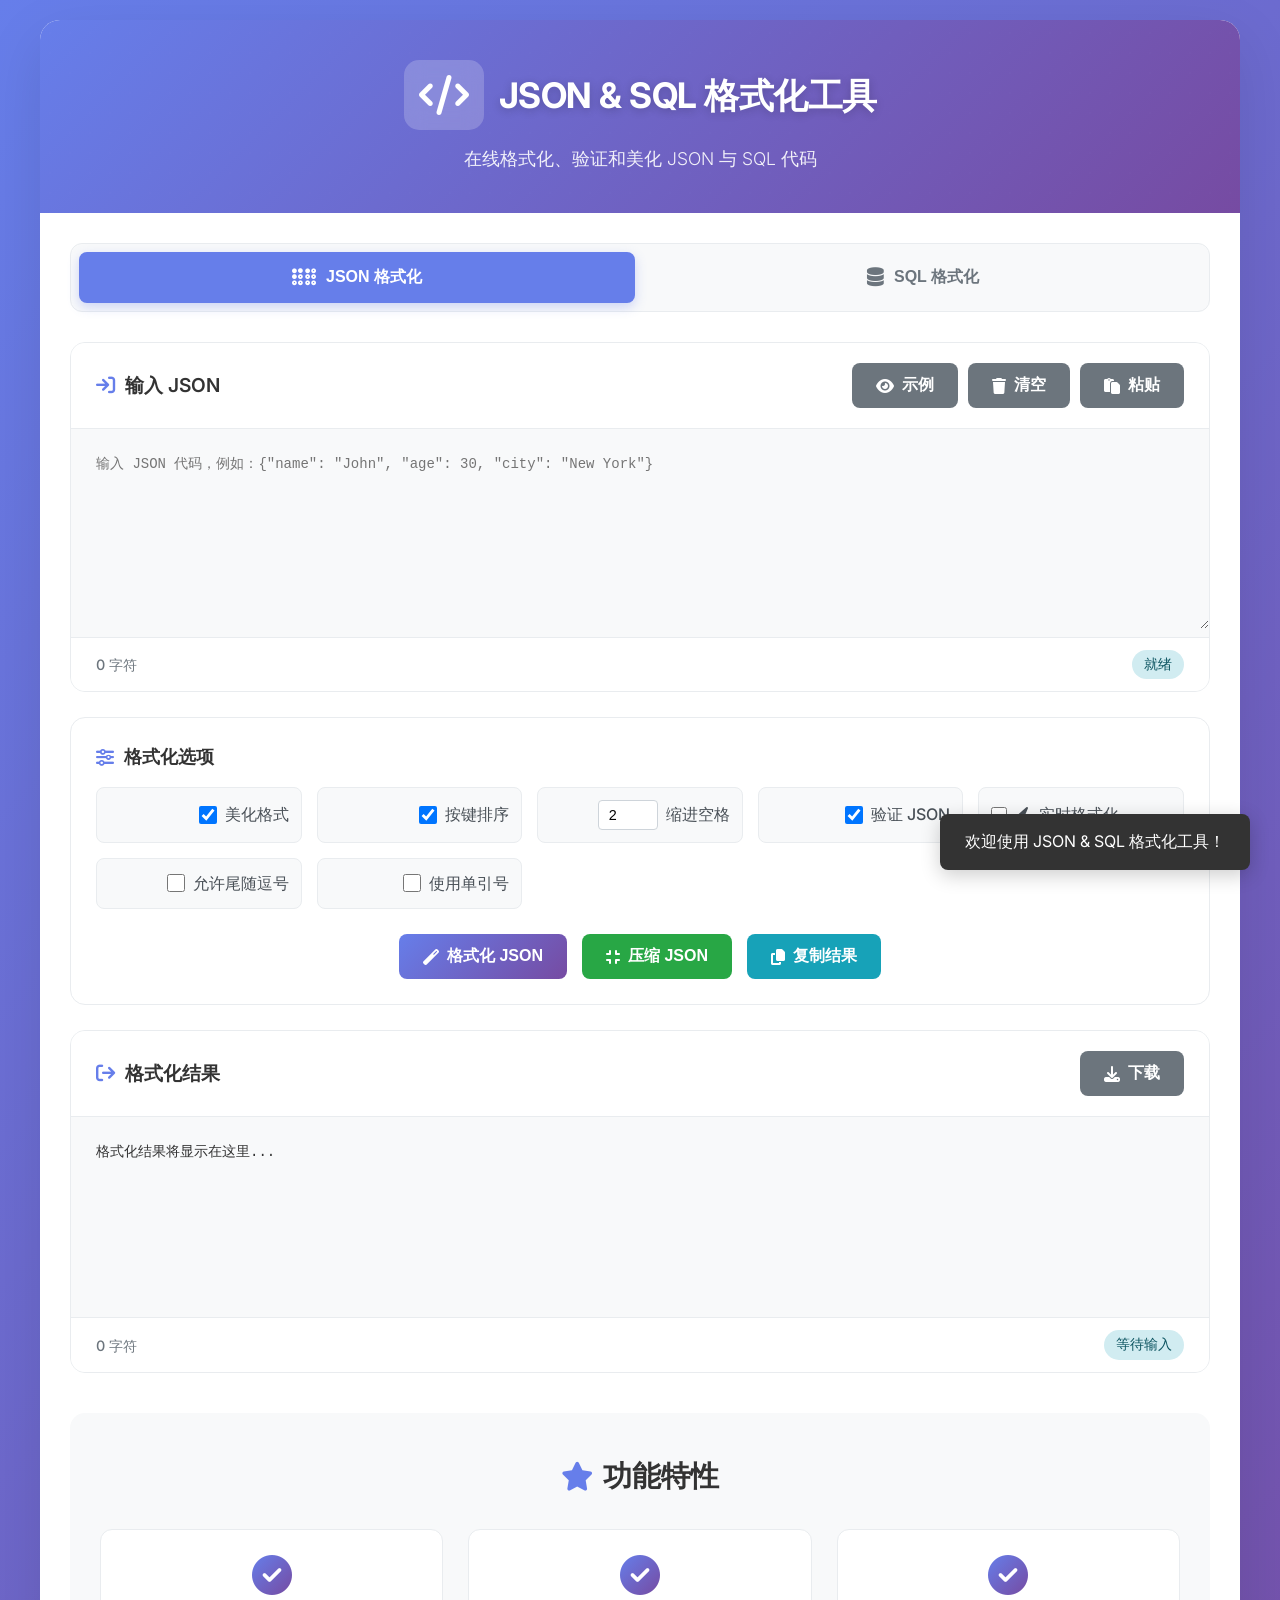
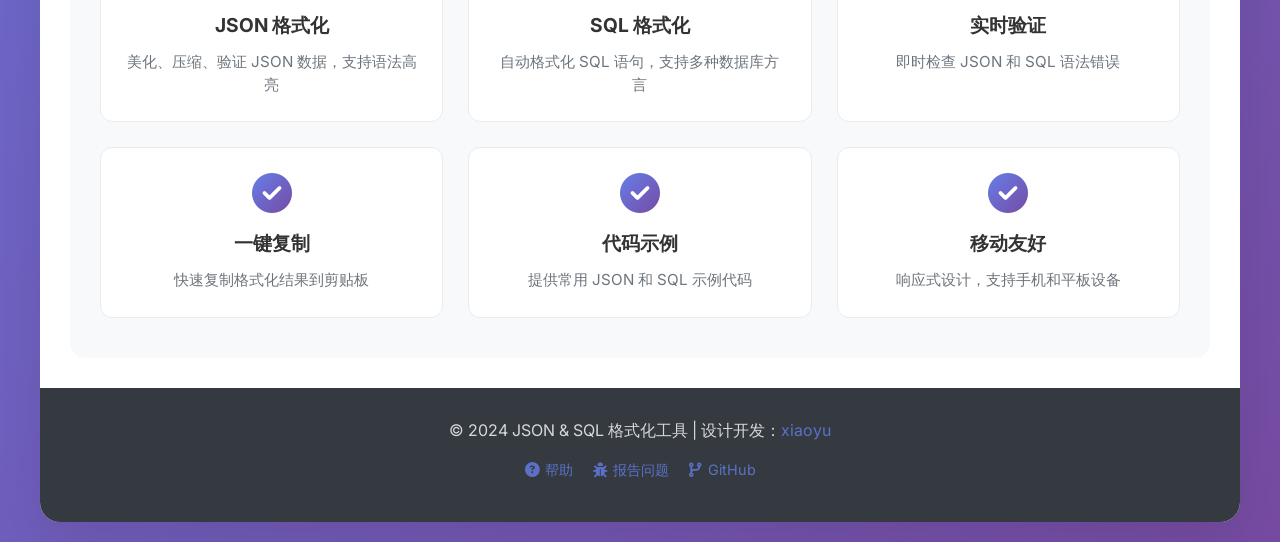
==== JsonHelper/index.html @ 8f5796b9 "create json & sql formate tools" ====
<!DOCTYPE html>
<html lang="zh-CN">
<head>
    <meta charset="UTF-8">
    <meta name="viewport" content="width=device-width, initial-scale=1.0, maximum-scale=1.0, user-scalable=no">
    <meta name="apple-mobile-web-app-capable" content="yes">
    <meta name="mobile-web-app-capable" content="yes">
    <title>JSON & SQL 格式化工具</title>
    <link rel="stylesheet" href="css/style.css">
    <link rel="stylesheet" href="https://cdnjs.cloudflare.com/ajax/libs/font-awesome/6.4.0/css/all.min.css">
    <link href="https://fonts.googleapis.com/css2?family=Inter:wght@300;400;500;600;700&display=swap" rel="stylesheet">
</head>
<body>
    <div class="container">
        <header class="header">
            <div class="logo">
                <i class="fas fa-code"></i>
                <h1>JSON & SQL 格式化工具</h1>
            </div>
            <p class="subtitle">在线格式化、验证和美化 JSON 与 SQL 代码</p>
        </header>

        <main class="main-content">
            <div class="tool-selector">
                <div class="tool-tabs">
                    <button class="tool-tab active" data-tool="json">
                        <i class="fas fa-braille"></i>
                        JSON 格式化
                    </button>
                    <button class="tool-tab" data-tool="sql">
                        <i class="fas fa-database"></i>
                        SQL 格式化
                    </button>
                </div>
            </div>

            <div class="tool-container">
                <!-- JSON 格式化工具 -->
                <div class="tool-section active" id="json-tool">
                    <div class="input-section">
                        <div class="section-header">
                            <h3><i class="fas fa-arrow-right-to-bracket"></i> 输入 JSON</h3>
                            <div class="action-buttons">
                                <button class="btn btn-secondary" id="json-example">
                                    <i class="fas fa-eye"></i> 示例
                                </button>
                                <button class="btn btn-secondary" id="json-clear">
                                    <i class="fas fa-trash"></i> 清空
                                </button>
                                <button class="btn btn-secondary" id="json-paste">
                                    <i class="fas fa-paste"></i> 粘贴
                                </button>
                            </div>
                        </div>
                        <div class="code-editor">
                            <textarea id="json-input" placeholder='输入 JSON 代码，例如：{"name": "John", "age": 30, "city": "New York"}'></textarea>
                            <div class="editor-footer">
                                <span class="char-count" id="json-char-count">0 字符</span>
                                <span class="status" id="json-status">就绪</span>
                            </div>
                        </div>
                    </div>

                    <div class="controls-section">
                        <div class="format-options">
                            <h4><i class="fas fa-sliders"></i> 格式化选项</h4>
                            <div class="options-grid">
                                <div class="option">
                                    <label>
                                        <input type="checkbox" id="json-pretty" checked>
                                        美化格式
                                    </label>
                                </div>
                                <div class="option">
                                    <label>
                                        <input type="checkbox" id="json-sort" checked>
                                        按键排序
                                    </label>
                                </div>
                                <div class="option">
                                    <label>
                                        <input type="number" id="json-indent" min="1" max="8" value="2">
                                        缩进空格
                                    </label>
                                </div>
                                <div class="option">
                                    <label>
                                        <input type="checkbox" id="json-validate" checked>
                                        验证 JSON
                                    </label>
                                </div>
                            </div>
                        </div>

                        <div class="action-buttons">
                            <button class="btn btn-primary" id="json-format">
                                <i class="fas fa-magic"></i> 格式化 JSON
                            </button>
                            <button class="btn btn-success" id="json-minify">
                                <i class="fas fa-compress"></i> 压缩 JSON
                            </button>
                            <button class="btn btn-info" id="json-copy">
                                <i class="fas fa-copy"></i> 复制结果
                            </button>
                        </div>
                    </div>

                    <div class="output-section">
                        <div class="section-header">
                            <h3><i class="fas fa-arrow-right-from-bracket"></i> 格式化结果</h3>
                            <div class="action-buttons">
                                <button class="btn btn-secondary" id="json-download">
                                    <i class="fas fa-download"></i> 下载
                                </button>
                            </div>
                        </div>
                        <div class="code-output">
                            <pre id="json-output"><code class="language-json">格式化结果将显示在这里...</code></pre>
                            <div class="output-footer">
                                <span class="char-count" id="json-output-count">0 字符</span>
                                <span class="status" id="json-output-status">等待输入</span>
                            </div>
                        </div>
                    </div>
                </div>

                <!-- SQL 格式化工具 -->
                <div class="tool-section" id="sql-tool">
                    <div class="input-section">
                        <div class="section-header">
                            <h3><i class="fas fa-arrow-right-to-bracket"></i> 输入 SQL</h3>
                            <div class="action-buttons">
                                <button class="btn btn-secondary" id="sql-example">
                                    <i class="fas fa-eye"></i> 示例
                                </button>
                                <button class="btn btn-secondary" id="sql-clear">
                                    <i class="fas fa-trash"></i> 清空
                                </button>
                                <button class="btn btn-secondary" id="sql-paste">
                                    <i class="fas fa-paste"></i> 粘贴
                                </button>
                            </div>
                        </div>
                        <div class="code-editor">
                            <textarea id="sql-input" placeholder="输入 SQL 语句，例如：SELECT * FROM users WHERE age > 18 ORDER BY name ASC"></textarea>
                            <div class="editor-footer">
                                <span class="char-count" id="sql-char-count">0 字符</span>
                                <span class="status" id="sql-status">就绪</span>
                            </div>
                        </div>
                    </div>

                    <div class="controls-section">
                        <div class="format-options">
                            <h4><i class="fas fa-sliders"></i> 格式化选项</h4>
                            <div class="options-grid">
                                <div class="option">
                                    <label>
                                        <input type="checkbox" id="sql-keywords-upper" checked>
                                        关键字大写
                                    </label>
                                </div>
                                <div class="option">
                                    <label>
                                        <input type="checkbox" id="sql-indent" checked>
                                        自动缩进
                                    </label>
                                </div>
                                <div class="option">
                                    <label>
                                        <input type="number" id="sql-indent-size" min="1" max="8" value="2">
                                        缩进大小
                                    </label>
                                </div>
                                <div class="option">
                                    <label>
                                        <input type="checkbox" id="sql-line-breaks" checked>
                                        换行优化
                                    </label>
                                </div>
                                <div class="option">
                                    <label>
                                        <input type="checkbox" id="sql-validate" checked>
                                        语法检查
                                    </label>
                                </div>
                                <div class="option">
                                    <label>
                                        <select id="sql-dialect">
                                            <option value="mysql">MySQL</option>
                                            <option value="postgresql">PostgreSQL</option>
                                            <option value="sqlserver">SQL Server</option>
                                            <option value="oracle">Oracle</option>
                                            <option value="sqlite">SQLite</option>
                                        </select>
                                        SQL 方言
                                    </label>
                                </div>
                            </div>
                        </div>

                        <div class="action-buttons">
                            <button class="btn btn-primary" id="sql-format">
                                <i class="fas fa-magic"></i> 格式化 SQL
                            </button>
                            <button class="btn btn-warning" id="sql-beautify">
                                <i class="fas fa-paint-brush"></i> 美化 SQL
                            </button>
                            <button class="btn btn-info" id="sql-copy">
                                <i class="fas fa-copy"></i> 复制结果
                            </button>
                        </div>
                    </div>

                    <div class="output-section">
                        <div class="section-header">
                            <h3><i class="fas fa-arrow-right-from-bracket"></i> 格式化结果</h3>
                            <div class="action-buttons">
                                <button class="btn btn-secondary" id="sql-download">
                                    <i class="fas fa-download"></i> 下载
                                </button>
                            </div>
                        </div>
                        <div class="code-output">
                            <pre id="sql-output"><code class="language-sql">格式化结果将显示在这里...</code></pre>
                            <div class="output-footer">
                                <span class="char-count" id="sql-output-count">0 字符</span>
                                <span class="status" id="sql-output-status">等待输入</span>
                            </div>
                        </div>
                    </div>
                </div>
            </div>

            <div class="features-section">
                <h3><i class="fas fa-star"></i> 功能特性</h3>
                <div class="features-grid">
                    <div class="feature">
                        <i class="fas fa-check-circle"></i>
                        <h4>JSON 格式化</h4>
                        <p>美化、压缩、验证 JSON 数据，支持语法高亮</p>
                    </div>
                    <div class="feature">
                        <i class="fas fa-check-circle"></i>
                        <h4>SQL 格式化</h4>
                        <p>自动格式化 SQL 语句，支持多种数据库方言</p>
                    </div>
                    <div class="feature">
                        <i class="fas fa-check-circle"></i>
                        <h4>实时验证</h4>
                        <p>即时检查 JSON 和 SQL 语法错误</p>
                    </div>
                    <div class="feature">
                        <i class="fas fa-check-circle"></i>
                        <h4>一键复制</h4>
                        <p>快速复制格式化结果到剪贴板</p>
                    </div>
                    <div class="feature">
                        <i class="fas fa-check-circle"></i>
                        <h4>代码示例</h4>
                        <p>提供常用 JSON 和 SQL 示例代码</p>
                    </div>
                    <div class="feature">
                        <i class="fas fa-check-circle"></i>
                        <h4>移动友好</h4>
                        <p>响应式设计，支持手机和平板设备</p>
                    </div>
                </div>
            </div>
        </main>

        <footer class="footer">
            <p>© 2024 JSON & SQL 格式化工具 | 设计开发：<a href="https://github.com/sangxiaoyu">xiaoyu</a></p>
            <p class="footer-links">
                <a href="#"><i class="fas fa-question-circle"></i> 帮助</a>
                <a href="#"><i class="fas fa-bug"></i> 报告问题</a>
                <a href="#"><i class="fas fa-code-branch"></i> GitHub</a>
            </p>
        </footer>
    </div>

    <!-- 消息提示 -->
    <div class="toast" id="toast"></div>

    <!-- 脚本文件 -->
    <script src="js/main.js"></script>
    <script src="js/json-formatter.js"></script>
    <script src="js/sql-formatter.js"></script>
    <script src="js/utils.js"></script>
</body>
</html>
---- JsonHelper/css/style.css ----
/* 基础样式 */
* {
    margin: 0;
    padding: 0;
    box-sizing: border-box;
    -webkit-tap-highlight-color: transparent;
}

html {
    font-size: 16px;
    scroll-behavior: smooth;
}

body {
    font-family: 'Inter', -apple-system, BlinkMacSystemFont, 'Segoe UI', Roboto, sans-serif;
    background: linear-gradient(135deg, #667eea 0%, #764ba2 100%);
    min-height: 100vh;
    color: #333;
    line-height: 1.6;
    -webkit-font-smoothing: antialiased;
    -moz-osx-font-smoothing: grayscale;
    padding: 20px;
}

.container {
    max-width: 1200px;
    margin: 0 auto;
    background: white;
    border-radius: 20px;
    box-shadow: 0 20px 60px rgba(0, 0, 0, 0.1);
    overflow: hidden;
    animation: fadeIn 0.5s ease-out;
}

@keyframes fadeIn {
    from {
        opacity: 0;
        transform: translateY(20px);
    }
    to {
        opacity: 1;
        transform: translateY(0);
    }
}

/* 头部样式 */
.header {
    background: linear-gradient(135deg, #667eea 0%, #764ba2 100%);
    color: white;
    padding: 40px 30px;
    text-align: center;
    position: relative;
    overflow: hidden;
}

.header::before {
    content: '';
    position: absolute;
    top: -50%;
    left: -50%;
    width: 200%;
    height: 200%;
    background: radial-gradient(circle, rgba(255,255,255,0.1) 1px, transparent 1px);
    background-size: 20px 20px;
    opacity: 0.1;
    animation: float 20s linear infinite;
}

@keyframes float {
    0% {
        transform: translate(0, 0) rotate(0deg);
    }
    100% {
        transform: translate(-20px, -20px) rotate(360deg);
    }
}

.logo {
    display: flex;
    align-items: center;
    justify-content: center;
    gap: 15px;
    margin-bottom: 15px;
}

.logo i {
    font-size: 2.5rem;
    color: #fff;
    background: rgba(255, 255, 255, 0.2);
    padding: 15px;
    border-radius: 15px;
    backdrop-filter: blur(10px);
}

.logo h1 {
    font-size: 2.2rem;
    font-weight: 700;
    letter-spacing: -0.5px;
    text-shadow: 0 2px 10px rgba(0, 0, 0, 0.2);
}

.subtitle {
    font-size: 1.1rem;
    opacity: 0.9;
    max-width: 600px;
    margin: 0 auto;
    font-weight: 300;
}

/* 主内容区域 */
.main-content {
    padding: 30px;
}

/* 工具选择器 */
.tool-selector {
    margin-bottom: 30px;
}

.tool-tabs {
    display: flex;
    gap: 10px;
    background: #f8f9fa;
    padding: 8px;
    border-radius: 12px;
    border: 1px solid #e9ecef;
}

.tool-tab {
    flex: 1;
    padding: 15px 20px;
    border: none;
    background: transparent;
    border-radius: 8px;
    font-size: 1rem;
    font-weight: 600;
    color: #6c757d;
    cursor: pointer;
    transition: all 0.3s ease;
    display: flex;
    align-items: center;
    justify-content: center;
    gap: 10px;
}

.tool-tab:hover {
    background: rgba(102, 126, 234, 0.1);
    color: #667eea;
}

.tool-tab.active {
    background: #667eea;
    color: white;
    box-shadow: 0 4px 12px rgba(102, 126, 234, 0.3);
}

.tool-tab i {
    font-size: 1.2rem;
}

/* 工具容器 */
.tool-container {
    margin-bottom: 40px;
}

.tool-section {
    display: none;
    animation: slideIn 0.3s ease-out;
}

.tool-section.active {
    display: block;
}

@keyframes slideIn {
    from {
        opacity: 0;
        transform: translateY(10px);
    }
    to {
        opacity: 1;
        transform: translateY(0);
    }
}

/* 输入输出区域 */
.input-section,
.output-section {
    margin-bottom: 25px;
    background: #f8f9fa;
    border-radius: 15px;
    border: 1px solid #e9ecef;
    overflow: hidden;
}

.section-header {
    display: flex;
    justify-content: space-between;
    align-items: center;
    padding: 20px 25px;
    background: white;
    border-bottom: 1px solid #e9ecef;
}

.section-header h3 {
    font-size: 1.2rem;
    font-weight: 600;
    color: #333;
    display: flex;
    align-items: center;
    gap: 10px;
}

.section-header h3 i {
    color: #667eea;
}

.action-buttons {
    display: flex;
    gap: 10px;
}

/* 代码编辑器区域 */
.code-editor,
.code-output {
    position: relative;
}

.code-editor textarea {
    width: 100%;
    min-height: 200px;
    padding: 25px;
    border: none;
    background: #f8f9fa;
    font-family: 'Consolas', 'Monaco', 'Courier New', monospace;
    font-size: 14px;
    line-height: 1.5;
    resize: vertical;
    outline: none;
    color: #333;
    transition: all 0.3s ease;
}

.code-editor textarea:focus {
    background: white;
    box-shadow: inset 0 0 0 2px #667eea;
}

.code-output pre {
    margin: 0;
    padding: 25px;
    background: #f8f9fa;
    overflow-x: auto;
    min-height: 200px;
    font-family: 'Consolas', 'Monaco', 'Courier New', monospace;
    font-size: 14px;
    line-height: 1.5;
    white-space: pre-wrap;
    word-wrap: break-word;
}

.code-output code {
    display: block;
    color: #333;
}

.editor-footer,
.output-footer {
    display: flex;
    justify-content: space-between;
    align-items: center;
    padding: 12px 25px;
    background: white;
    border-top: 1px solid #e9ecef;
    font-size: 0.9rem;
}

.char-count {
    color: #6c757d;
    font-weight: 500;
}

.status {
    padding: 4px 12px;
    border-radius: 20px;
    font-size: 0.85rem;
    font-weight: 500;
}

.status:empty {
    display: none;
}

/* 控制区域 */
.controls-section {
    background: white;
    padding: 25px;
    border-radius: 15px;
    border: 1px solid #e9ecef;
    margin: 25px 0;
}

.format-options {
    margin-bottom: 25px;
}

.format-options h4 {
    font-size: 1.1rem;
    margin-bottom: 15px;
    color: #333;
    display: flex;
    align-items: center;
    gap: 10px;
}

.format-options h4 i {
    color: #667eea;
}

.options-grid {
    display: grid;
    grid-template-columns: repeat(auto-fit, minmax(200px, 1fr));
    gap: 15px;
}

.option {
    display: flex;
    align-items: center;
    gap: 10px;
    padding: 12px;
    background: #f8f9fa;
    border-radius: 8px;
    border: 1px solid #e9ecef;
    transition: all 0.3s ease;
}

.option:hover {
    border-color: #667eea;
    background: rgba(102, 126, 234, 0.05);
}

.option label {
    display: flex;
    align-items: center;
    gap: 8px;
    cursor: pointer;
    font-weight: 500;
    color: #495057;
    width: 100%;
}

.option input[type="checkbox"],
.option input[type="number"],
.option select {
    margin-left: auto;
}

.option input[type="checkbox"] {
    width: 18px;
    height: 18px;
    cursor: pointer;
}

.option input[type="number"] {
    width: 60px;
    padding: 6px 10px;
    border: 1px solid #ced4da;
    border-radius: 4px;
    font-size: 0.9rem;
}

.option select {
    padding: 6px 10px;
    border: 1px solid #ced4da;
    border-radius: 4px;
    font-size: 0.9rem;
    background: white;
    cursor: pointer;
}

/* 按钮样式 */
.btn {
    padding: 12px 24px;
    border: none;
    border-radius: 8px;
    font-size: 1rem;
    font-weight: 600;
    cursor: pointer;
    transition: all 0.3s ease;
    display: inline-flex;
    align-items: center;
    justify-content: center;
    gap: 8px;
    text-decoration: none;
}

.btn:hover {
    transform: translateY(-2px);
    box-shadow: 0 4px 12px rgba(0, 0, 0, 0.15);
}

.btn:active {
    transform: translateY(0);
}

.btn-primary {
    background: linear-gradient(135deg, #667eea 0%, #764ba2 100%);
    color: white;
}

.btn-primary:hover {
    background: linear-gradient(135deg, #5a6fd8 0%, #6a4090 100%);
}

.btn-secondary {
    background: #6c757d;
    color: white;
}

.btn-secondary:hover {
    background: #5a6268;
}

.btn-success {
    background: #28a745;
    color: white;
}

.btn-success:hover {
    background: #218838;
}

.btn-info {
    background: #17a2b8;
    color: white;
}

.btn-info:hover {
    background: #138496;
}

.btn-warning {
    background: #ffc107;
    color: #212529;
}

.btn-warning:hover {
    background: #e0a800;
}

.controls-section .action-buttons {
    display: flex;
    gap: 15px;
    justify-content: center;
}

/* 特性区域 */
.features-section {
    background: #f8f9fa;
    padding: 40px 30px;
    border-radius: 15px;
    margin-top: 40px;
}

.features-section h3 {
    text-align: center;
    font-size: 1.8rem;
    margin-bottom: 30px;
    color: #333;
    display: flex;
    align-items: center;
    justify-content: center;
    gap: 10px;
}

.features-section h3 i {
    color: #667eea;
}

.features-grid {
    display: grid;
    grid-template-columns: repeat(auto-fit, minmax(280px, 1fr));
    gap: 25px;
}

.feature {
    background: white;
    padding: 25px;
    border-radius: 12px;
    border: 1px solid #e9ecef;
    text-align: center;
    transition: all 0.3s ease;
    position: relative;
    overflow: hidden;
}

.feature::before {
    content: '';
    position: absolute;
    top: 0;
    left: 0;
    width: 4px;
    height: 100%;
    background: linear-gradient(to bottom, #667eea, #764ba2);
    opacity: 0;
    transition: opacity 0.3s ease;
}

.feature:hover {
    transform: translateY(-5px);
    box-shadow: 0 10px 30px rgba(0, 0, 0, 0.1);
    border-color: #667eea;
}

.feature:hover::before {
    opacity: 1;
}

.feature i {
    font-size: 2.5rem;
    color: #667eea;
    margin-bottom: 15px;
    background: linear-gradient(135deg, #667eea 0%, #764ba2 100%);
    -webkit-background-clip: text;
    -webkit-text-fill-color: transparent;
    background-clip: text;
}

.feature h4 {
    font-size: 1.2rem;
    margin-bottom: 10px;
    color: #333;
}

.feature p {
    color: #6c757d;
    font-size: 0.95rem;
    line-height: 1.5;
}

/* 页脚 */
.footer {
    background: #343a40;
    color: white;
    padding: 30px;
    text-align: center;
}

.footer p {
    margin-bottom: 10px;
    opacity: 0.8;
}

.footer a {
    color: #667eea;
    text-decoration: none;
    transition: color 0.3s ease;
}

.footer a:hover {
    color: #fff;
    text-decoration: underline;
}

.footer-links {
    display: flex;
    justify-content: center;
    gap: 20px;
    margin-top: 15px;
}

.footer-links a {
    display: flex;
    align-items: center;
    gap: 6px;
    font-size: 0.9rem;
}

/* Toast 消息 */
.toast {
    position: fixed;
    bottom: 30px;
    right: 30px;
    background: #333;
    color: white;
    padding: 15px 25px;
    border-radius: 8px;
    box-shadow: 0 5px 20px rgba(0, 0, 0, 0.2);
    opacity: 0;
    transform: translateY(20px);
    transition: all 0.3s ease;
    z-index: 1000;
    max-width: 350px;
    word-break: break-word;
}

.toast.show {
    opacity: 1;
    transform: translateY(0);
}

/* JSON 语法高亮 */
.language-json {
    color: #333;
}

.language-json .string { color: #22863a; }
.language-json .number { color: #005cc5; }
.language-json .boolean { color: #d73a49; }
.language-json .null { color: #6f42c1; }
.language-json .key { color: #24292e; font-weight: 600; }
.language-json .punctuation { color: #6a737d; }

/* SQL 语法高亮 */
.language-sql {
    color: #333;
}

.language-sql .keyword { color: #d73a49; font-weight: bold; }
.language-sql .function { color: #6f42c1; }
.language-sql .string { color: #22863a; }
.language-sql .number { color: #005cc5; }
.language-sql .comment { color: #6a737d; font-style: italic; }
.language-sql .operator { color: #005cc5; }
.language-sql .identifier { color: #24292e; }

/* 响应式设计 */
@media (max-width: 1024px) {
    .container {
        max-width: 95%;
    }
    
    .options-grid {
        grid-template-columns: repeat(auto-fit, minmax(180px, 1fr));
    }
    
    .features-grid {
        grid-template-columns: repeat(auto-fit, minmax(250px, 1fr));
    }
}

@media (max-width: 768px) {
    html {
        font-size: 15px;
    }
    
    body {
        padding: 10px;
    }
    
    .header {
        padding: 30px 20px;
    }
    
    .logo {
        flex-direction: column;
        text-align: center;
        gap: 10px;
    }
    
    .logo h1 {
        font-size: 1.8rem;
    }
    
    .tool-tabs {
        flex-direction: column;
    }
    
    .main-content {
        padding: 20px;
    }
    
    .section-header {
        flex-direction: column;
        gap: 15px;
        text-align: center;
    }
    
    .action-buttons {
        flex-wrap: wrap;
        justify-content: center;
    }
    
    .controls-section .action-buttons {
        flex-direction: column;
    }
    
    .btn {
        width: 100%;
        justify-content: center;
    }
    
    .options-grid {
        grid-template-columns: 1fr;
    }
    
    .features-grid {
        grid-template-columns: 1fr;
    }
    
    .footer-links {
        flex-direction: column;
        gap: 10px;
    }
    
    .toast {
        left: 20px;
        right: 20px;
        bottom: 20px;
        max-width: none;
    }
}

@media (max-width: 480px) {
    html {
        font-size: 14px;
    }
    
    .header {
        padding: 25px 15px;
    }
    
    .logo h1 {
        font-size: 1.5rem;
    }
    
    .subtitle {
        font-size: 0.95rem;
    }
    
    .main-content {
        padding: 15px;
    }
    
    .code-editor textarea,
    .code-output pre {
        padding: 20px;
        font-size: 13px;
    }
    
    .controls-section,
    .features-section {
        padding: 20px;
    }
    
    .feature {
        padding: 20px;
    }
}

/* 加载动画 */
.loading {
    display: inline-block;
    width: 20px;
    height: 20px;
    border: 2px solid #f3f3f3;
    border-top: 2px solid #667eea;
    border-radius: 50%;
    animation: spin 1s linear infinite;
}

@keyframes spin {
    0% { transform: rotate(0deg); }
    100% { transform: rotate(360deg); }
}

/* 错误状态 */
.status.error {
    background: #f8d7da;
    color: #721c24;
}

.status.success {
    background: #d4edda;
    color: #155724;
}

.status.warning {
    background: #fff3cd;
    color: #856404;
}

.status.info {
    background: #d1ecf1;
    color: #0c5460;
}

/* 滚动条样式 */
::-webkit-scrollbar {
    width: 8px;
    height: 8px;
}

::-webkit-scrollbar-track {
    background: #f1f1f1;
    border-radius: 4px;
}

::-webkit-scrollbar-thumb {
    background: #c1c1c1;
    border-radius: 4px;
}

::-webkit-scrollbar-thumb:hover {
    background: #a8a8a8;
}

/* 打印样式 */
@media print {
    .tool-tabs,
    .action-buttons,
    .controls-section,
    .features-section,
    .footer {
        display: none;
    }
    
    .container {
        box-shadow: none;
        border-radius: 0;
    }
    
    .code-output pre {
        border: 1px solid #ddd;
        page-break-inside: avoid;
    }
}
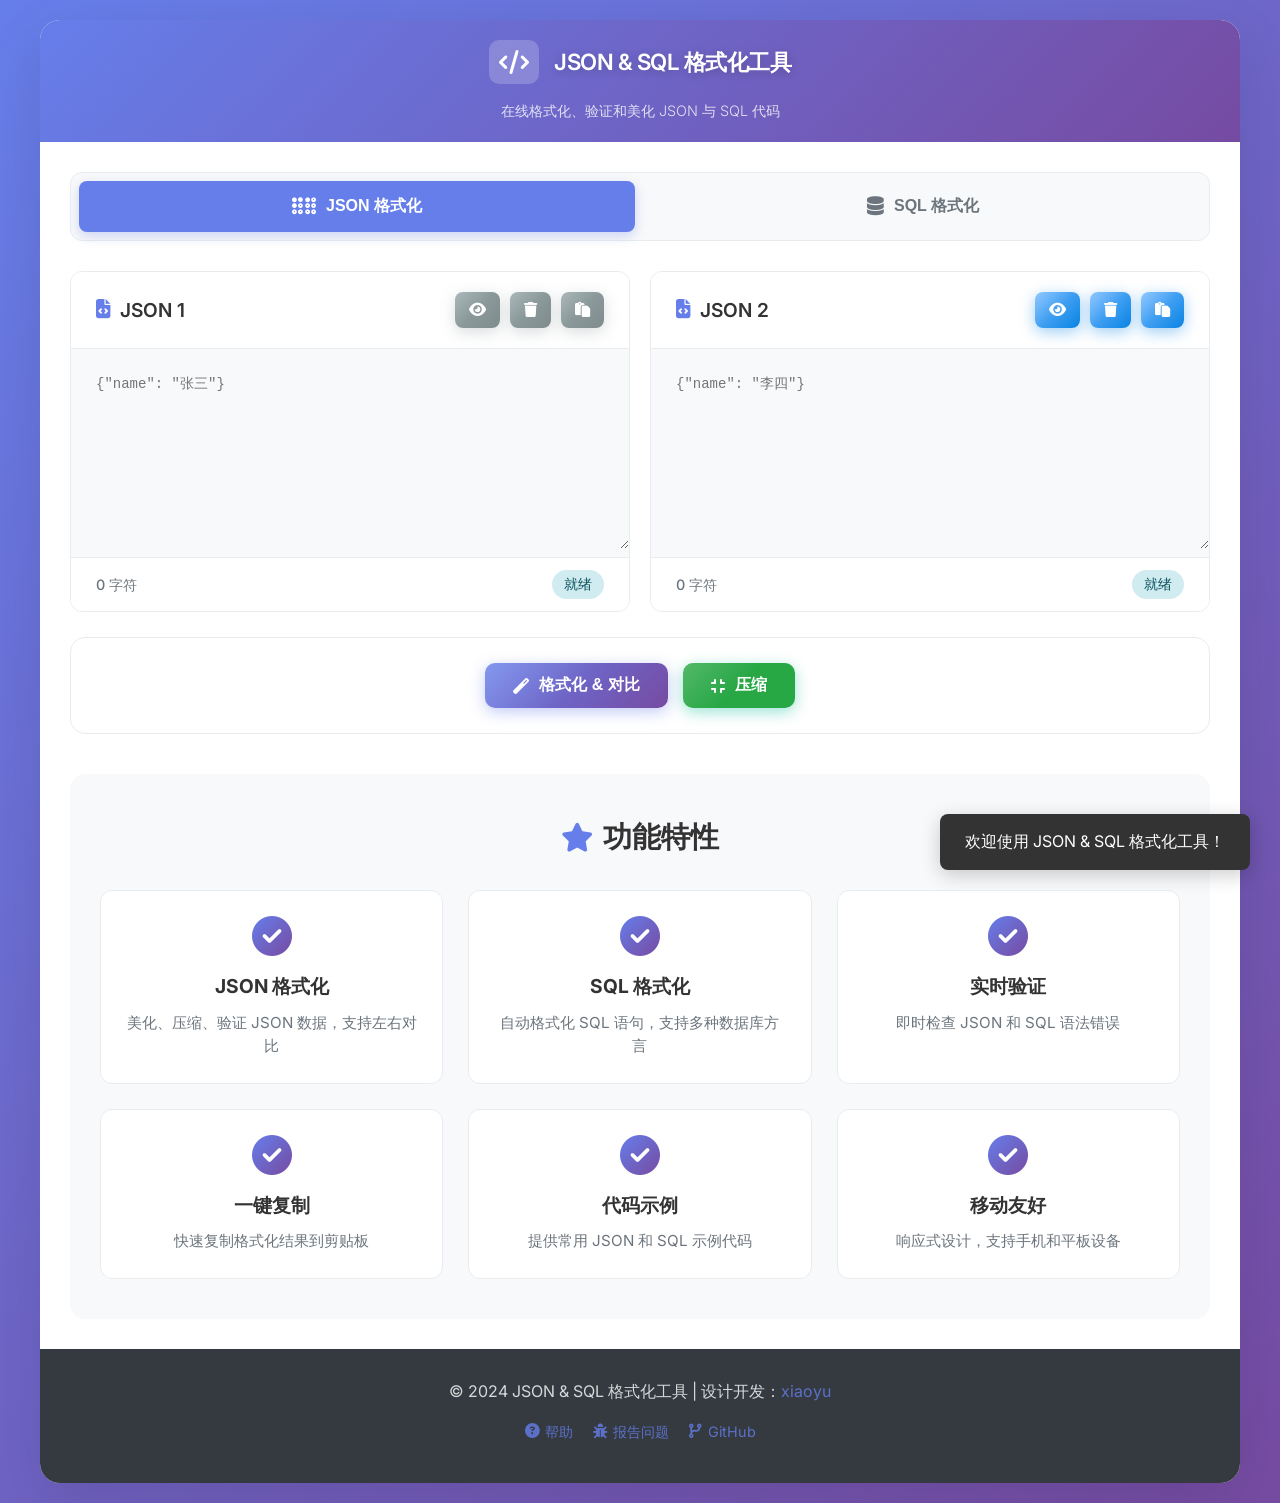
==== commit e1b2ac9e: "update json heler & sql helper tools UI and function" ====
--- a/JsonHelper/index.html
+++ b/JsonHelper/index.html
@@ -37,197 +37,142 @@
             <div class="tool-container">
                 <!-- JSON 格式化工具 -->
                 <div class="tool-section active" id="json-tool">
-                    <div class="input-section">
-                        <div class="section-header">
-                            <h3><i class="fas fa-arrow-right-to-bracket"></i> 输入 JSON</h3>
-                            <div class="action-buttons">
-                                <button class="btn btn-secondary" id="json-example">
-                                    <i class="fas fa-eye"></i> 示例
-                                </button>
-                                <button class="btn btn-secondary" id="json-clear">
-                                    <i class="fas fa-trash"></i> 清空
-                                </button>
-                                <button class="btn btn-secondary" id="json-paste">
-                                    <i class="fas fa-paste"></i> 粘贴
-                                </button>
-                            </div>
-                        </div>
-                        <div class="code-editor">
-                            <textarea id="json-input" placeholder='输入 JSON 代码，例如：{"name": "John", "age": 30, "city": "New York"}'></textarea>
-                            <div class="editor-footer">
-                                <span class="char-count" id="json-char-count">0 字符</span>
-                                <span class="status" id="json-status">就绪</span>
+                    <div class="json-editor-layout">
+                        <div class="json-editor-panel">
+                            <div class="section-header">
+                                <h3><i class="fas fa-file-code"></i> JSON 1</h3>
+                                <div class="action-buttons">
+                                    <button class="btn btn-secondary btn-sm" id="json-example-left" title="加载示例JSON"><i class="fas fa-eye"></i></button>
+                                    <button class="btn btn-secondary btn-sm" id="json-clear-left" title="清空内容"><i class="fas fa-trash"></i></button>
+                                    <button class="btn btn-secondary btn-sm" id="json-paste-left" title="从剪贴板粘贴"><i class="fas fa-paste"></i></button>
+                                </div>
+                            </div>
+                            <div class="code-editor">
+                                <textarea id="json-input-left" placeholder='{"name": "张三"}'></textarea>
+                            </div>
+                            <div class="editor-footer">
+                                <span class="char-count" id="json-left-count">0 字符</span>
+                                <span class="status" id="json-left-status">就绪</span>
+                            </div>
+                        </div>
+
+                        <div class="json-editor-panel">
+                            <div class="section-header">
+                                <h3><i class="fas fa-file-code"></i> JSON 2</h3>
+                                <div class="action-buttons">
+                                    <button class="btn btn-info btn-sm" id="json-example-right" title="加载示例JSON"><i class="fas fa-eye"></i></button>
+                                    <button class="btn btn-info btn-sm" id="json-clear-right" title="清空内容"><i class="fas fa-trash"></i></button>
+                                    <button class="btn btn-info btn-sm" id="json-paste-right" title="从剪贴板粘贴"><i class="fas fa-paste"></i></button>
+                                </div>
+                            </div>
+                            <div class="code-editor">
+                                <textarea id="json-input-right" placeholder='{"name": "李四"}'></textarea>
+                            </div>
+                            <div class="editor-footer">
+                                <span class="char-count" id="json-right-count">0 字符</span>
+                                <span class="status" id="json-right-status">就绪</span>
                             </div>
                         </div>
                     </div>
 
                     <div class="controls-section">
-                        <div class="format-options">
-                            <h4><i class="fas fa-sliders"></i> 格式化选项</h4>
-                            <div class="options-grid">
-                                <div class="option">
-                                    <label>
-                                        <input type="checkbox" id="json-pretty" checked>
-                                        美化格式
-                                    </label>
-                                </div>
-                                <div class="option">
-                                    <label>
-                                        <input type="checkbox" id="json-sort" checked>
-                                        按键排序
-                                    </label>
-                                </div>
-                                <div class="option">
-                                    <label>
-                                        <input type="number" id="json-indent" min="1" max="8" value="2">
-                                        缩进空格
-                                    </label>
-                                </div>
-                                <div class="option">
-                                    <label>
-                                        <input type="checkbox" id="json-validate" checked>
-                                        验证 JSON
-                                    </label>
-                                </div>
-                            </div>
-                        </div>
-
                         <div class="action-buttons">
-                            <button class="btn btn-primary" id="json-format">
-                                <i class="fas fa-magic"></i> 格式化 JSON
-                            </button>
-                            <button class="btn btn-success" id="json-minify">
-                                <i class="fas fa-compress"></i> 压缩 JSON
-                            </button>
-                            <button class="btn btn-info" id="json-copy">
-                                <i class="fas fa-copy"></i> 复制结果
-                            </button>
-                        </div>
-                    </div>
-
-                    <div class="output-section">
-                        <div class="section-header">
-                            <h3><i class="fas fa-arrow-right-from-bracket"></i> 格式化结果</h3>
-                            <div class="action-buttons">
-                                <button class="btn btn-secondary" id="json-download">
-                                    <i class="fas fa-download"></i> 下载
-                                </button>
-                            </div>
-                        </div>
-                        <div class="code-output">
-                            <pre id="json-output"><code class="language-json">格式化结果将显示在这里...</code></pre>
-                            <div class="output-footer">
-                                <span class="char-count" id="json-output-count">0 字符</span>
-                                <span class="status" id="json-output-status">等待输入</span>
-                            </div>
-                        </div>
+                            <button class="btn btn-primary" id="json-format" title="格式化JSON并对比两个JSON的差异"><i class="fas fa-magic"></i> 格式化 & 对比</button>
+                            <button class="btn btn-success" id="json-minify" title="压缩JSON为单行格式"><i class="fas fa-compress"></i> 压缩</button>
+                        </div>
+                    </div>
+
+                    <!-- 差异汇总 -->
+                    <div class="diff-summary-panel" id="diff-summary" style="display: none;">
+                        <div class="diff-cards">
+                            <div class="diff-card diff-equal-card" id="diff-equal-card">
+                                <i class="fas fa-check-circle"></i>
+                                <span>完全相同</span>
+                            </div>
+                            <div class="diff-card diff-added-card" id="diff-added-card">
+                                <i class="fas fa-plus-circle"></i>
+                                <span>新增 <b id="diff-added-count">0</b> 项</span>
+                            </div>
+                            <div class="diff-card diff-removed-card" id="diff-removed-card">
+                                <i class="fas fa-minus-circle"></i>
+                                <span>删除 <b id="diff-removed-count">0</b> 项</span>
+                            </div>
+                            <div class="diff-card diff-modified-card" id="diff-modified-card">
+                                <i class="fas fa-pen-circle"></i>
+                                <span>修改 <b id="diff-modified-count">0</b> 项</span>
+                            </div>
+                        </div>
+                        <div class="diff-detail" id="diff-detail"></div>
                     </div>
                 </div>
 
                 <!-- SQL 格式化工具 -->
                 <div class="tool-section" id="sql-tool">
-                    <div class="input-section">
-                        <div class="section-header">
-                            <h3><i class="fas fa-arrow-right-to-bracket"></i> 输入 SQL</h3>
-                            <div class="action-buttons">
-                                <button class="btn btn-secondary" id="sql-example">
-                                    <i class="fas fa-eye"></i> 示例
-                                </button>
-                                <button class="btn btn-secondary" id="sql-clear">
-                                    <i class="fas fa-trash"></i> 清空
-                                </button>
-                                <button class="btn btn-secondary" id="sql-paste">
-                                    <i class="fas fa-paste"></i> 粘贴
-                                </button>
-                            </div>
-                        </div>
-                        <div class="code-editor">
-                            <textarea id="sql-input" placeholder="输入 SQL 语句，例如：SELECT * FROM users WHERE age > 18 ORDER BY name ASC"></textarea>
-                            <div class="editor-footer">
-                                <span class="char-count" id="sql-char-count">0 字符</span>
-                                <span class="status" id="sql-status">就绪</span>
+                    <div class="json-editor-layout">
+                        <div class="json-editor-panel">
+                            <div class="section-header">
+                                <h3><i class="fas fa-file-code"></i> SQL 1</h3>
+                                <div class="action-buttons">
+                                    <button class="btn btn-secondary btn-sm" id="sql-example-left" title="加载示例SQL"><i class="fas fa-eye"></i></button>
+                                    <button class="btn btn-secondary btn-sm" id="sql-clear-left" title="清空内容"><i class="fas fa-trash"></i></button>
+                                    <button class="btn btn-secondary btn-sm" id="sql-paste-left" title="从剪贴板粘贴"><i class="fas fa-paste"></i></button>
+                                </div>
+                            </div>
+                            <div class="code-editor">
+                                <textarea id="sql-input-left" placeholder="SELECT * FROM users WHERE id = 1"></textarea>
+                            </div>
+                            <div class="editor-footer">
+                                <span class="char-count" id="sql-left-count">0 字符</span>
+                                <span class="status" id="sql-left-status">就绪</span>
+                            </div>
+                        </div>
+
+                        <div class="json-editor-panel">
+                            <div class="section-header">
+                                <h3><i class="fas fa-file-code"></i> SQL 2</h3>
+                                <div class="action-buttons">
+                                    <button class="btn btn-info btn-sm" id="sql-example-right" title="加载示例SQL"><i class="fas fa-eye"></i></button>
+                                    <button class="btn btn-info btn-sm" id="sql-clear-right" title="清空内容"><i class="fas fa-trash"></i></button>
+                                    <button class="btn btn-info btn-sm" id="sql-paste-right" title="从剪贴板粘贴"><i class="fas fa-paste"></i></button>
+                                </div>
+                            </div>
+                            <div class="code-editor">
+                                <textarea id="sql-input-right" placeholder="SELECT id, name FROM orders"></textarea>
+                            </div>
+                            <div class="editor-footer">
+                                <span class="char-count" id="sql-right-count">0 字符</span>
+                                <span class="status" id="sql-right-status">就绪</span>
                             </div>
                         </div>
                     </div>
 
                     <div class="controls-section">
-                        <div class="format-options">
-                            <h4><i class="fas fa-sliders"></i> 格式化选项</h4>
-                            <div class="options-grid">
-                                <div class="option">
-                                    <label>
-                                        <input type="checkbox" id="sql-keywords-upper" checked>
-                                        关键字大写
-                                    </label>
-                                </div>
-                                <div class="option">
-                                    <label>
-                                        <input type="checkbox" id="sql-indent" checked>
-                                        自动缩进
-                                    </label>
-                                </div>
-                                <div class="option">
-                                    <label>
-                                        <input type="number" id="sql-indent-size" min="1" max="8" value="2">
-                                        缩进大小
-                                    </label>
-                                </div>
-                                <div class="option">
-                                    <label>
-                                        <input type="checkbox" id="sql-line-breaks" checked>
-                                        换行优化
-                                    </label>
-                                </div>
-                                <div class="option">
-                                    <label>
-                                        <input type="checkbox" id="sql-validate" checked>
-                                        语法检查
-                                    </label>
-                                </div>
-                                <div class="option">
-                                    <label>
-                                        <select id="sql-dialect">
-                                            <option value="mysql">MySQL</option>
-                                            <option value="postgresql">PostgreSQL</option>
-                                            <option value="sqlserver">SQL Server</option>
-                                            <option value="oracle">Oracle</option>
-                                            <option value="sqlite">SQLite</option>
-                                        </select>
-                                        SQL 方言
-                                    </label>
-                                </div>
-                            </div>
-                        </div>
-
                         <div class="action-buttons">
-                            <button class="btn btn-primary" id="sql-format">
-                                <i class="fas fa-magic"></i> 格式化 SQL
-                            </button>
-                            <button class="btn btn-warning" id="sql-beautify">
-                                <i class="fas fa-paint-brush"></i> 美化 SQL
-                            </button>
-                            <button class="btn btn-info" id="sql-copy">
-                                <i class="fas fa-copy"></i> 复制结果
-                            </button>
-                        </div>
-                    </div>
-
-                    <div class="output-section">
-                        <div class="section-header">
-                            <h3><i class="fas fa-arrow-right-from-bracket"></i> 格式化结果</h3>
-                            <div class="action-buttons">
-                                <button class="btn btn-secondary" id="sql-download">
-                                    <i class="fas fa-download"></i> 下载
-                                </button>
-                            </div>
-                        </div>
-                        <div class="code-output">
-                            <pre id="sql-output"><code class="language-sql">格式化结果将显示在这里...</code></pre>
-                            <div class="output-footer">
-                                <span class="char-count" id="sql-output-count">0 字符</span>
-                                <span class="status" id="sql-output-status">等待输入</span>
-                            </div>
-                        </div>
+                            <button class="btn btn-primary" id="sql-format" title="格式化SQL并对比差异"><i class="fas fa-magic"></i> 格式化 & 对比</button>
+                        </div>
+                    </div>
+
+                    <!-- SQL 汇总 -->
+                    <div class="diff-summary-panel" id="sql-summary" style="display: none;">
+                        <div class="diff-cards">
+                            <div class="diff-card diff-equal-card" id="sql-equal-card">
+                                <i class="fas fa-check-circle"></i>
+                                <span>格式化成功</span>
+                            </div>
+                            <div class="diff-card diff-added-card" id="sql-added-card" style="display: none;">
+                                <i class="fas fa-plus-circle"></i>
+                                <span>新增 <b id="sql-added-count">0</b> 项</span>
+                            </div>
+                            <div class="diff-card diff-removed-card" id="sql-removed-card" style="display: none;">
+                                <i class="fas fa-minus-circle"></i>
+                                <span>删除 <b id="sql-removed-count">0</b> 项</span>
+                            </div>
+                            <div class="diff-card diff-error-card-sql" id="sql-error-card" style="display: none;">
+                                <i class="fas fa-exclamation-triangle"></i>
+                                <span>语法错误</span>
+                            </div>
+                        </div>
+                        <div class="diff-detail" id="sql-detail"></div>
                     </div>
                 </div>
             </div>
@@ -238,7 +183,7 @@
                     <div class="feature">
                         <i class="fas fa-check-circle"></i>
                         <h4>JSON 格式化</h4>
-                        <p>美化、压缩、验证 JSON 数据，支持语法高亮</p>
+                        <p>美化、压缩、验证 JSON 数据，支持左右对比</p>
                     </div>
                     <div class="feature">
                         <i class="fas fa-check-circle"></i>
--- a/JsonHelper/css/style.css
+++ b/JsonHelper/css/style.css
@@ -47,7 +47,7 @@
 .header {
     background: linear-gradient(135deg, #667eea 0%, #764ba2 100%);
     color: white;
-    padding: 40px 30px;
+    padding: 20px 30px;
     text-align: center;
     position: relative;
     overflow: hidden;
@@ -84,24 +84,24 @@
 }
 
 .logo i {
-    font-size: 2.5rem;
+    font-size: 1.5rem;
     color: #fff;
     background: rgba(255, 255, 255, 0.2);
-    padding: 15px;
-    border-radius: 15px;
+    padding: 10px;
+    border-radius: 10px;
     backdrop-filter: blur(10px);
 }
 
 .logo h1 {
-    font-size: 2.2rem;
-    font-weight: 700;
+    font-size: 1.4rem;
+    font-weight: 600;
     letter-spacing: -0.5px;
     text-shadow: 0 2px 10px rgba(0, 0, 0, 0.2);
 }
 
 .subtitle {
-    font-size: 1.1rem;
-    opacity: 0.9;
+    font-size: 0.9rem;
+    opacity: 0.8;
     max-width: 600px;
     margin: 0 auto;
     font-weight: 300;
@@ -156,6 +156,239 @@
 
 .tool-tab i {
     font-size: 1.2rem;
+}
+
+/* JSON 编辑器布局 */
+.json-editor-layout {
+    display: flex;
+    gap: 20px;
+}
+
+.json-editor-panel {
+    flex: 1;
+    background: #f8f9fa;
+    border-radius: 12px;
+    border: 1px solid #e9ecef;
+    overflow: hidden;
+}
+
+.code-editor.enhanced {
+    flex: 1;
+}
+
+.code-editor.enhanced textarea {
+    min-height: 350px;
+    font-size: 13px;
+    line-height: 1.6;
+}
+
+.btn-sm {
+    padding: 8px 12px;
+    font-size: 0.85rem;
+}
+
+.btn-sm i {
+    margin: 0;
+}
+
+/* 差异汇总面板 */
+.diff-summary-panel {
+    background: #fff;
+    border-radius: 12px;
+    padding: 20px;
+    margin-top: 20px;
+    border: 1px solid #e9ecef;
+}
+
+.diff-cards {
+    display: flex;
+    gap: 15px;
+    margin-bottom: 15px;
+}
+
+.diff-card {
+    display: flex;
+    align-items: center;
+    gap: 10px;
+    padding: 14px 22px;
+    border-radius: 12px;
+    font-weight: 600;
+    transition: all 0.25s ease;
+    box-shadow: 0 2px 8px rgba(0, 0, 0, 0.08);
+}
+
+.diff-card i {
+    font-size: 1.4rem;
+}
+
+.diff-equal-card {
+    background: linear-gradient(135deg, #d4edda 0%, #c3e6cb 100%);
+    color: #155724;
+    flex: 1;
+}
+
+.diff-equal-card:hover {
+    transform: translateY(-2px);
+    box-shadow: 0 4px 15px rgba(21, 87, 36, 0.25);
+}
+
+.diff-added-card {
+    background: linear-gradient(135deg, #d1ecf1 0%, #bee5eb 100%);
+    color: #0c5460;
+    flex: 1;
+}
+
+.diff-added-card:hover {
+    transform: translateY(-2px);
+    box-shadow: 0 4px 15px rgba(12, 84, 96, 0.25);
+}
+
+.diff-removed-card {
+    background: linear-gradient(135deg, #f8d7da 0%, #f5c6cb 100%);
+    color: #721c24;
+    flex: 1;
+}
+
+.diff-removed-card:hover {
+    transform: translateY(-2px);
+    box-shadow: 0 4px 15px rgba(114, 28, 36, 0.25);
+}
+
+.diff-modified-card {
+    background: linear-gradient(135deg, #fff3cd 0%, #ffeaa7 100%);
+    color: #856404;
+    flex: 1;
+}
+
+.diff-modified-card:hover {
+    transform: translateY(-2px);
+    box-shadow: 0 4px 15px rgba(133, 100, 4, 0.25);
+}
+
+.diff-detail {
+    max-height: 300px;
+    overflow-y: auto;
+}
+
+.diff-item-card {
+    display: flex;
+    align-items: flex-start;
+    gap: 14px;
+    padding: 14px 16px;
+    border-radius: 10px;
+    margin-bottom: 10px;
+    font-family: 'Consolas', monospace;
+    font-size: 13px;
+    transition: all 0.2s ease;
+    box-shadow: 0 2px 8px rgba(0, 0, 0, 0.06);
+}
+
+.diff-item-card:hover {
+    transform: translateX(4px);
+    box-shadow: 0 4px 12px rgba(0, 0, 0, 0.1);
+}
+
+.diff-item-card.added {
+    background: linear-gradient(135deg, #d1ecf1 0%, #bee5eb 100%);
+    border-left: 5px solid #17a2b8;
+}
+
+.diff-item-card.removed {
+    background: linear-gradient(135deg, #f8d7da 0%, #f5c6cb 100%);
+    border-left: 5px solid #dc3545;
+}
+
+.diff-item-card.modified {
+    background: linear-gradient(135deg, #fff3cd 0%, #ffeaa7 100%);
+    border-left: 5px solid #ffc107;
+}
+
+.diff-item-card .diff-icon {
+    font-size: 1.1rem;
+    margin-top: 2px;
+}
+
+.diff-item-card .diff-content {
+    flex: 1;
+}
+
+.diff-item-card .diff-path {
+    font-weight: 700;
+    color: #333;
+    margin-bottom: 6px;
+    font-size: 0.9rem;
+}
+
+.diff-item-card .diff-values {
+    color: #555;
+    font-size: 12px;
+    background: rgba(255, 255, 255, 0.6);
+    padding: 6px 10px;
+    border-radius: 4px;
+}
+
+.diff-item-card .diff-values .old {
+    color: #dc3545;
+    text-decoration: line-through;
+    font-weight: 500;
+}
+
+.diff-item-card .diff-values .new {
+    color: #00b894;
+    font-weight: 600;
+}
+
+/* 错误提示卡片 */
+.diff-error-card {
+    display: flex;
+    align-items: flex-start;
+    gap: 15px;
+    padding: 20px;
+    background: linear-gradient(135deg, #f8d7da 0%, #f5c6cb 100%);
+    border-radius: 12px;
+    border-left: 5px solid #dc3545;
+    margin-bottom: 10px;
+    box-shadow: 0 4px 15px rgba(220, 53, 69, 0.15);
+}
+
+.diff-error-icon {
+    font-size: 1.6rem;
+    color: #dc3545;
+    margin-top: 2px;
+}
+
+.diff-error-content {
+    flex: 1;
+}
+
+.diff-error-title {
+    font-weight: 700;
+    color: #721c24;
+    font-size: 1rem;
+    margin-bottom: 8px;
+}
+
+.diff-error-details {
+    color: #721c24;
+    font-size: 0.9rem;
+    font-family: 'Consolas', monospace;
+    opacity: 0.85;
+    background: rgba(255, 255, 255, 0.5);
+    padding: 10px 12px;
+    border-radius: 6px;
+}
+
+/* SQL 错误卡片 */
+.diff-error-card-sql {
+    background: linear-gradient(135deg, #f8d7da 0%, #f5c6cb 100%);
+    color: #721c24;
+    flex: 1;
+    box-shadow: 0 4px 15px rgba(220, 53, 69, 0.2);
+}
+
+.diff-error-card-sql:hover {
+    transform: translateY(-2px);
+    box-shadow: 0 6px 20px rgba(220, 53, 69, 0.3);
 }
 
 /* 工具容器 */
@@ -378,47 +611,158 @@
     cursor: pointer;
 }
 
-/* 按钮样式 */
+/* 按钮样式 - 现代化设计 */
 .btn {
-    padding: 12px 24px;
+    padding: 12px 28px;
     border: none;
-    border-radius: 8px;
+    border-radius: 10px;
     font-size: 1rem;
     font-weight: 600;
     cursor: pointer;
-    transition: all 0.3s ease;
+    transition: all 0.25s ease;
     display: inline-flex;
     align-items: center;
     justify-content: center;
-    gap: 8px;
+    gap: 10px;
     text-decoration: none;
+    position: relative;
+    overflow: hidden;
+}
+
+.btn::before {
+    content: '';
+    position: absolute;
+    top: 0;
+    left: 0;
+    width: 100%;
+    height: 100%;
+    background: linear-gradient(135deg, rgba(255,255,255,0.2) 0%, transparent 50%);
+    pointer-events: none;
 }
 
 .btn:hover {
-    transform: translateY(-2px);
+    transform: translateY(-3px);
+    box-shadow: 0 8px 25px rgba(0, 0, 0, 0.2);
+}
+
+.btn:active {
+    transform: translateY(-1px);
     box-shadow: 0 4px 12px rgba(0, 0, 0, 0.15);
-}
-
-.btn:active {
-    transform: translateY(0);
 }
 
 .btn-primary {
     background: linear-gradient(135deg, #667eea 0%, #764ba2 100%);
     color: white;
+    box-shadow: 0 4px 15px rgba(102, 126, 234, 0.4);
 }
 
 .btn-primary:hover {
     background: linear-gradient(135deg, #5a6fd8 0%, #6a4090 100%);
+    box-shadow: 0 6px 20px rgba(102, 126, 234, 0.5);
 }
 
 .btn-secondary {
-    background: #6c757d;
-    color: white;
+    background: linear-gradient(135deg, #95a5a6 0%, #7f8c8d 100%);
+    color: white;
+    box-shadow: 0 4px 15px rgba(127, 140, 141, 0.3);
 }
 
 .btn-secondary:hover {
-    background: #5a6268;
+    background: linear-gradient(135deg, #7f8c8d 0%, #707b7c 100%);
+    box-shadow: 0 6px 20px rgba(127, 140, 141, 0.4);
+}
+
+.btn-success {
+    background: linear-gradient(135deg, #00b894 0%, #00cec9 100%);
+    color: white;
+    box-shadow: 0 4px 15px rgba(0, 184, 148, 0.4);
+}
+
+.btn-success:hover {
+    background: linear-gradient(135deg, #00a884 0%, #00beae 100%);
+    box-shadow: 0 6px 20px rgba(0, 184, 148, 0.5);
+}
+
+.btn-info {
+    background: linear-gradient(135deg, #74b9ff 0%, #0984e3 100%);
+    color: white;
+    box-shadow: 0 4px 15px rgba(9, 132, 227, 0.4);
+}
+
+.btn-info:hover {
+    background: linear-gradient(135deg, #0984e3 0%, #0652dd 100%);
+    box-shadow: 0 6px 20px rgba(9, 132, 227, 0.5);
+}
+
+.btn-warning {
+    background: linear-gradient(135deg, #fdcb6e 0%, #f39c12 100%);
+    color: white;
+    box-shadow: 0 4px 15px rgba(243, 156, 18, 0.4);
+}
+
+.btn-warning:hover {
+    background: linear-gradient(135deg, #e67e22 0%, #d35400 100%);
+    box-shadow: 0 6px 20px rgba(243, 156, 18, 0.5);
+}
+
+/* 小按钮样式 - 现代化设计 */
+.btn-sm {
+    padding: 8px 14px;
+    font-size: 0.9rem;
+    background: linear-gradient(135deg, #95a5a6 0%, #7f8c8d 100%);
+    color: white;
+    border: none;
+    border-radius: 8px;
+    cursor: pointer;
+    transition: all 0.2s ease;
+    display: inline-flex;
+    align-items: center;
+    justify-content: center;
+    min-width: 36px;
+    height: 36px;
+}
+
+.btn-sm:hover {
+    background: linear-gradient(135deg, #7f8c8d 0%, #707b7c 100%);
+    transform: translateY(-2px);
+    box-shadow: 0 4px 12px rgba(0, 0, 0, 0.2);
+}
+
+.btn-sm:active {
+    transform: translateY(0);
+    box-shadow: 0 2px 6px rgba(0, 0, 0, 0.15);
+}
+
+/* 右侧面板按钮 - 蓝色系 */
+.btn-info.btn-sm {
+    background: linear-gradient(135deg, #74b9ff 0%, #0984e3 100%);
+    color: white;
+    border: none;
+    border-radius: 8px;
+    padding: 8px 14px;
+    min-width: 36px;
+    height: 36px;
+    display: inline-flex;
+    align-items: center;
+    justify-content: center;
+    transition: all 0.2s ease;
+    cursor: pointer;
+}
+
+.btn-info.btn-sm:hover {
+    background: linear-gradient(135deg, #0984e3 0%, #0652dd 100%);
+    transform: translateY(-2px);
+    box-shadow: 0 4px 15px rgba(9, 132, 227, 0.4);
+}
+
+.btn-info.btn-sm:active {
+    transform: translateY(0);
+    box-shadow: 0 2px 8px rgba(9, 132, 227, 0.3);
+}
+
+.btn-sm i {
+    margin: 0;
+    font-size: 0.95rem;
 }
 
 .btn-success {
@@ -643,71 +987,84 @@
     html {
         font-size: 15px;
     }
-    
+
     body {
         padding: 10px;
     }
-    
+
     .header {
         padding: 30px 20px;
     }
-    
+
     .logo {
         flex-direction: column;
         text-align: center;
         gap: 10px;
     }
-    
+
     .logo h1 {
         font-size: 1.8rem;
     }
-    
+
     .tool-tabs {
         flex-direction: column;
     }
-    
+
     .main-content {
         padding: 20px;
     }
-    
+
     .section-header {
         flex-direction: column;
         gap: 15px;
         text-align: center;
     }
-    
+
     .action-buttons {
         flex-wrap: wrap;
         justify-content: center;
     }
-    
+
     .controls-section .action-buttons {
         flex-direction: column;
     }
-    
+
     .btn {
         width: 100%;
         justify-content: center;
     }
-    
+
     .options-grid {
         grid-template-columns: 1fr;
     }
-    
+
     .features-grid {
         grid-template-columns: 1fr;
     }
-    
+
     .footer-links {
         flex-direction: column;
         gap: 10px;
     }
-    
+
     .toast {
         left: 20px;
         right: 20px;
         bottom: 20px;
         max-width: none;
+    }
+
+    /* JSON 编辑器响应式 */
+    .json-editor-layout {
+        flex-direction: column;
+    }
+
+    .diff-cards {
+        flex-wrap: wrap;
+    }
+
+    .diff-card {
+        flex: 1 1 45%;
     }
 }
 
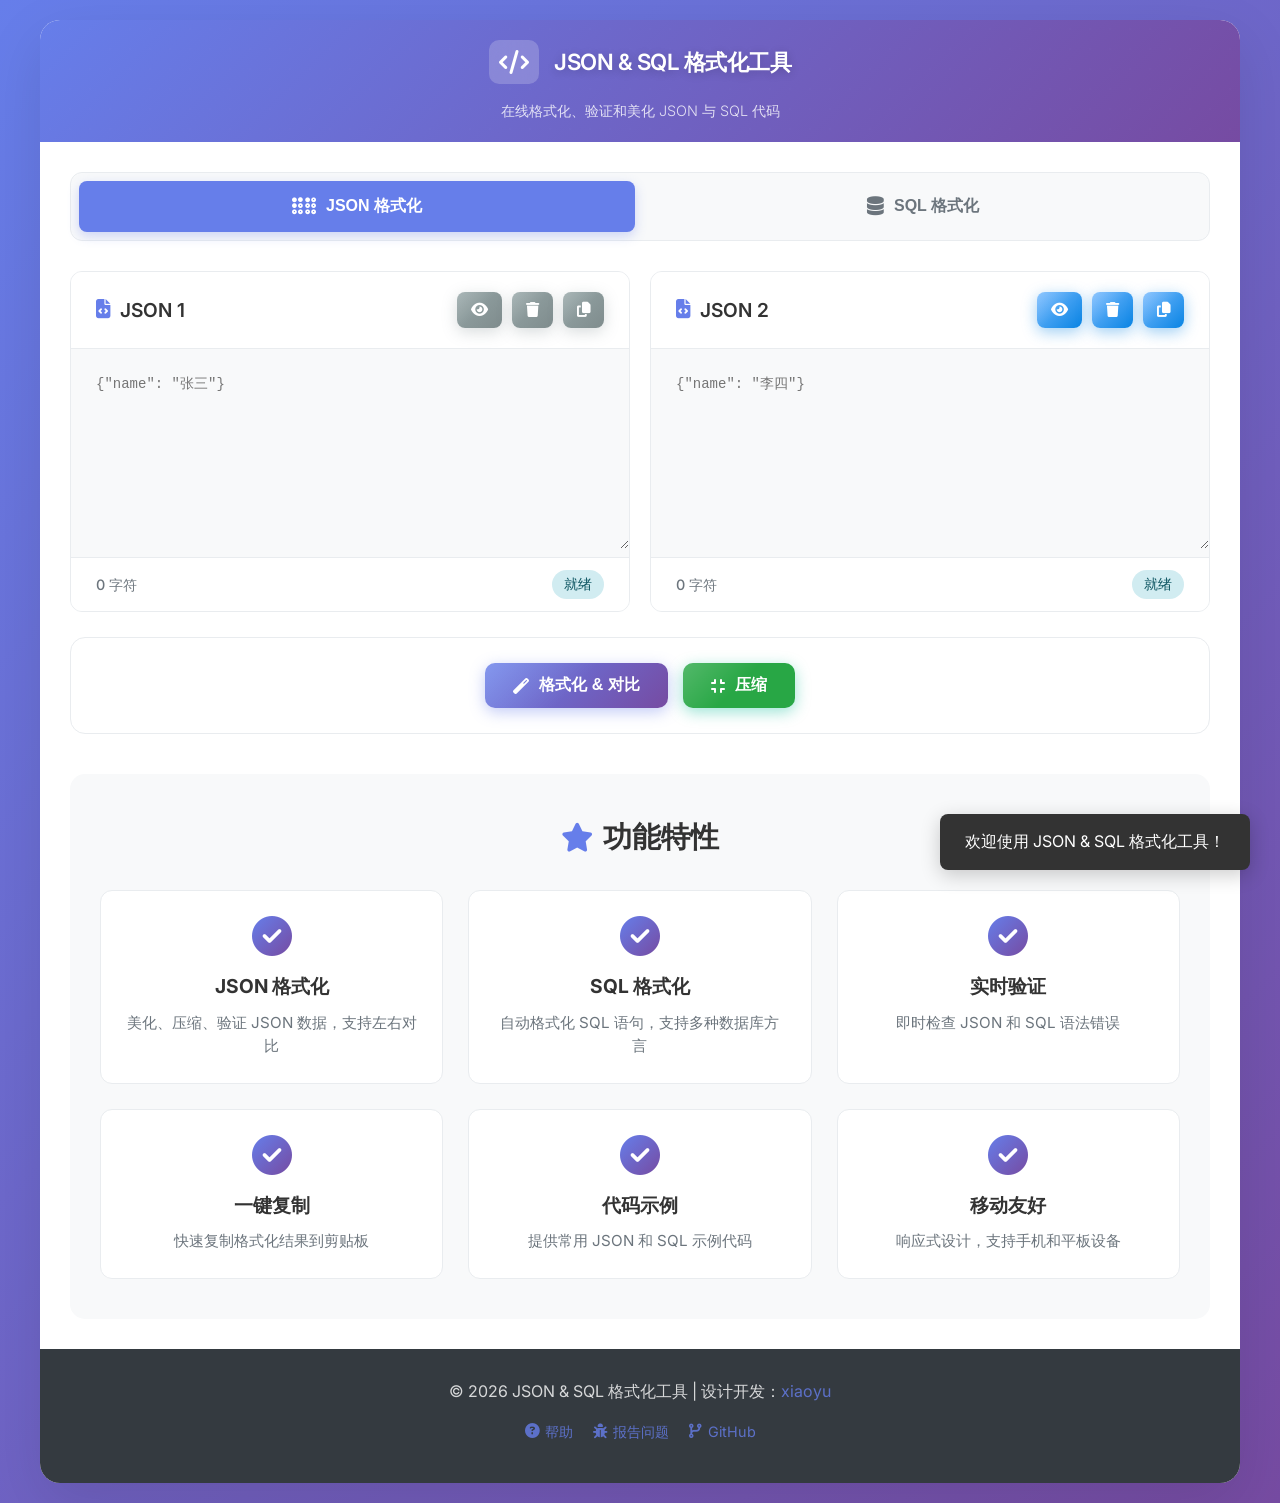
==== commit 505911db: "create readme file for github reader" ====
--- a/JsonHelper/index.html
+++ b/JsonHelper/index.html
@@ -44,7 +44,7 @@
                                 <div class="action-buttons">
                                     <button class="btn btn-secondary btn-sm" id="json-example-left" title="加载示例JSON"><i class="fas fa-eye"></i></button>
                                     <button class="btn btn-secondary btn-sm" id="json-clear-left" title="清空内容"><i class="fas fa-trash"></i></button>
-                                    <button class="btn btn-secondary btn-sm" id="json-paste-left" title="从剪贴板粘贴"><i class="fas fa-paste"></i></button>
+                                    <button class="btn btn-secondary btn-sm" id="json-paste-left" title="复制到剪贴板"><i class="fas fa-copy"></i></button>
                                 </div>
                             </div>
                             <div class="code-editor">
@@ -62,7 +62,7 @@
                                 <div class="action-buttons">
                                     <button class="btn btn-info btn-sm" id="json-example-right" title="加载示例JSON"><i class="fas fa-eye"></i></button>
                                     <button class="btn btn-info btn-sm" id="json-clear-right" title="清空内容"><i class="fas fa-trash"></i></button>
-                                    <button class="btn btn-info btn-sm" id="json-paste-right" title="从剪贴板粘贴"><i class="fas fa-paste"></i></button>
+                                    <button class="btn btn-info btn-sm" id="json-paste-right" title="复制到剪贴板"><i class="fas fa-copy"></i></button>
                                 </div>
                             </div>
                             <div class="code-editor">
@@ -115,7 +115,7 @@
                                 <div class="action-buttons">
                                     <button class="btn btn-secondary btn-sm" id="sql-example-left" title="加载示例SQL"><i class="fas fa-eye"></i></button>
                                     <button class="btn btn-secondary btn-sm" id="sql-clear-left" title="清空内容"><i class="fas fa-trash"></i></button>
-                                    <button class="btn btn-secondary btn-sm" id="sql-paste-left" title="从剪贴板粘贴"><i class="fas fa-paste"></i></button>
+                                    <button class="btn btn-secondary btn-sm" id="sql-paste-left" title="复制到剪贴板"><i class="fas fa-copy"></i></button>
                                 </div>
                             </div>
                             <div class="code-editor">
@@ -133,7 +133,7 @@
                                 <div class="action-buttons">
                                     <button class="btn btn-info btn-sm" id="sql-example-right" title="加载示例SQL"><i class="fas fa-eye"></i></button>
                                     <button class="btn btn-info btn-sm" id="sql-clear-right" title="清空内容"><i class="fas fa-trash"></i></button>
-                                    <button class="btn btn-info btn-sm" id="sql-paste-right" title="从剪贴板粘贴"><i class="fas fa-paste"></i></button>
+                                    <button class="btn btn-info btn-sm" id="sql-paste-right" title="复制到剪贴板"><i class="fas fa-copy"></i></button>
                                 </div>
                             </div>
                             <div class="code-editor">
@@ -215,7 +215,7 @@
         </main>
 
         <footer class="footer">
-            <p>© 2024 JSON & SQL 格式化工具 | 设计开发：<a href="https://github.com/sangxiaoyu">xiaoyu</a></p>
+            <p>© 2026 JSON & SQL 格式化工具 | 设计开发：<a href="https://github.com/sangxiaoyu">xiaoyu</a></p>
             <p class="footer-links">
                 <a href="#"><i class="fas fa-question-circle"></i> 帮助</a>
                 <a href="#"><i class="fas fa-bug"></i> 报告问题</a>
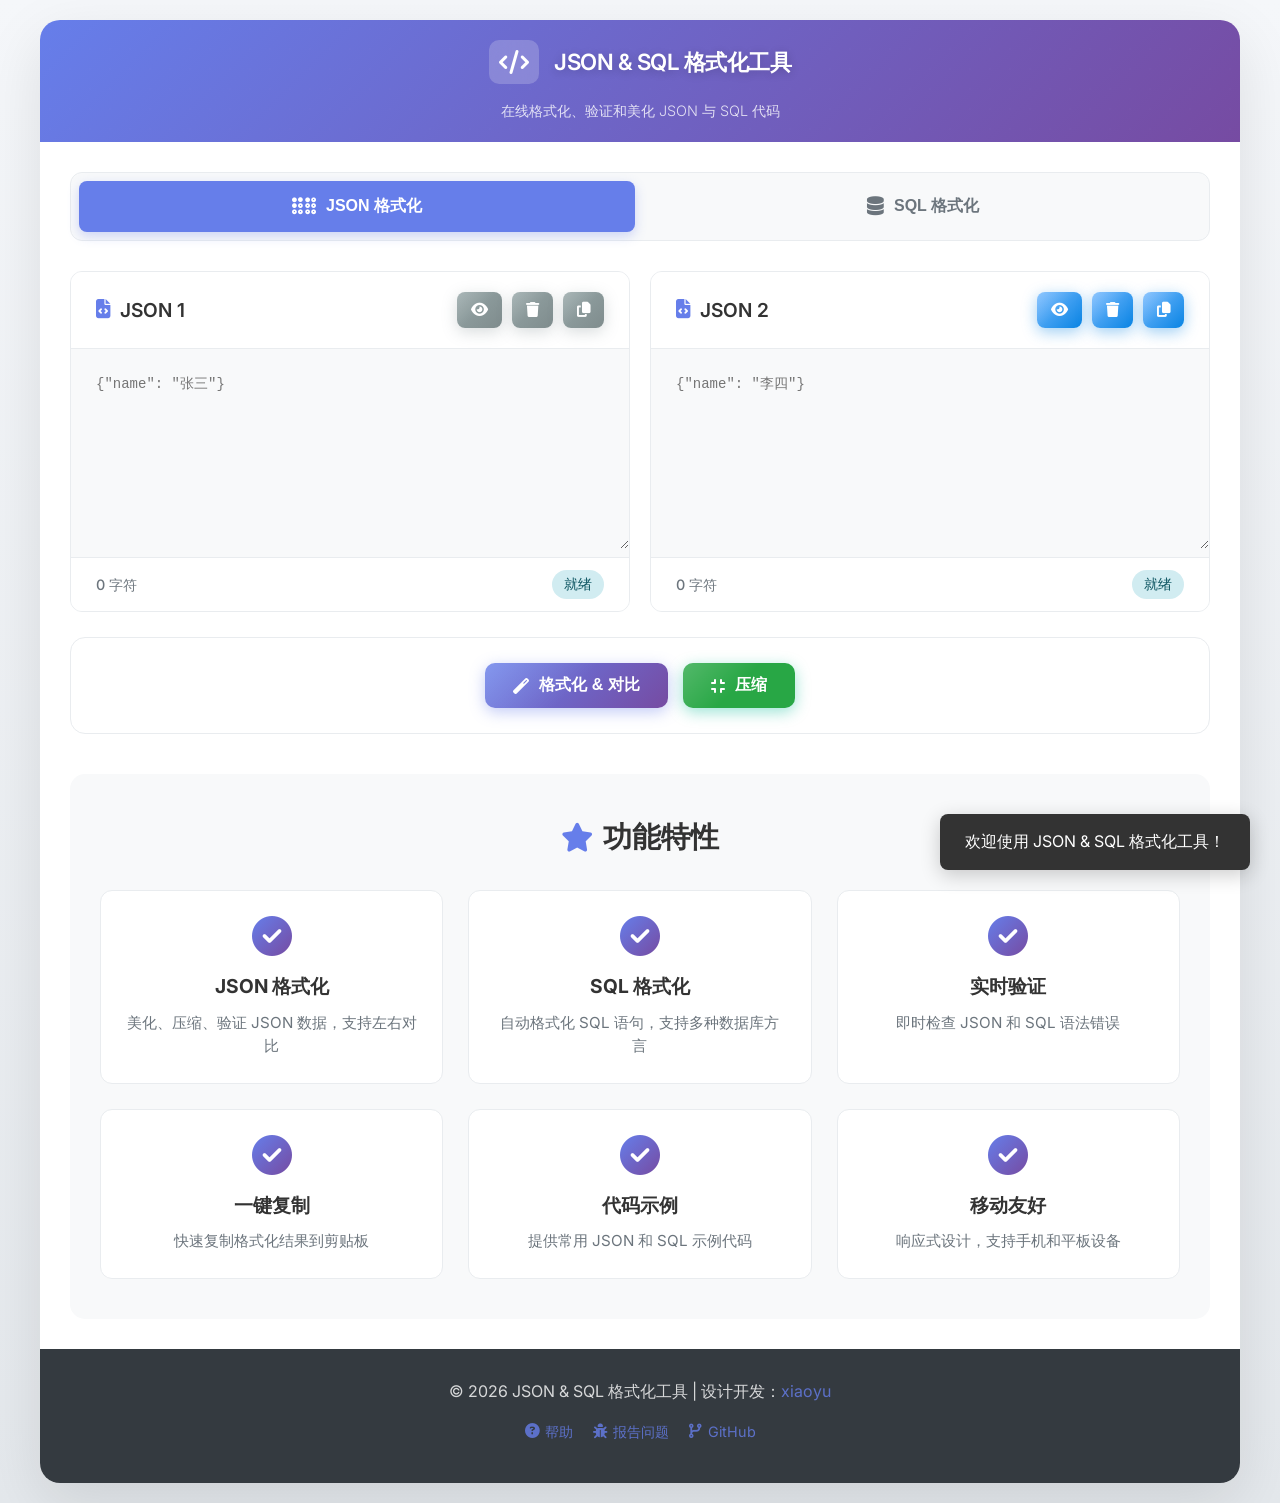
==== commit 60b86d85: "Optimize UI" ====
--- a/JsonHelper/index.html
+++ b/JsonHelper/index.html
@@ -89,17 +89,21 @@
                                 <i class="fas fa-check-circle"></i>
                                 <span>完全相同</span>
                             </div>
-                            <div class="diff-card diff-added-card" id="diff-added-card">
+                            <div class="diff-card diff-added-card" id="diff-added-card" style="display: none;">
                                 <i class="fas fa-plus-circle"></i>
                                 <span>新增 <b id="diff-added-count">0</b> 项</span>
                             </div>
-                            <div class="diff-card diff-removed-card" id="diff-removed-card">
+                            <div class="diff-card diff-removed-card" id="diff-removed-card" style="display: none;">
                                 <i class="fas fa-minus-circle"></i>
                                 <span>删除 <b id="diff-removed-count">0</b> 项</span>
                             </div>
-                            <div class="diff-card diff-modified-card" id="diff-modified-card">
+                            <div class="diff-card diff-modified-card" id="diff-modified-card" style="display: none;">
                                 <i class="fas fa-pen-circle"></i>
                                 <span>修改 <b id="diff-modified-count">0</b> 项</span>
+                            </div>
+                            <div class="diff-card diff-error-card" id="diff-error-card" style="display: none;">
+                                <i class="fas fa-exclamation-triangle"></i>
+                                <span>语法错误</span>
                             </div>
                         </div>
                         <div class="diff-detail" id="diff-detail"></div>
@@ -149,6 +153,7 @@
                     <div class="controls-section">
                         <div class="action-buttons">
                             <button class="btn btn-primary" id="sql-format" title="格式化SQL并对比差异"><i class="fas fa-magic"></i> 格式化 & 对比</button>
+                            <button class="btn btn-success" id="sql-minify" title="压缩SQL为单行格式"><i class="fas fa-compress"></i> 压缩</button>
                         </div>
                     </div>
 
--- a/JsonHelper/css/style.css
+++ b/JsonHelper/css/style.css
@@ -13,7 +13,7 @@
 
 body {
     font-family: 'Inter', -apple-system, BlinkMacSystemFont, 'Segoe UI', Roboto, sans-serif;
-    background: linear-gradient(135deg, #667eea 0%, #764ba2 100%);
+    background: linear-gradient(180deg, #f5f7fa 0%, #e4e8ec 100%);
     min-height: 100vh;
     color: #333;
     line-height: 1.6;
@@ -193,149 +193,181 @@
 
 /* 差异汇总面板 */
 .diff-summary-panel {
-    background: #fff;
-    border-radius: 12px;
-    padding: 20px;
+    background: linear-gradient(180deg, #f8f9fc 0%, #fff 100%);
+    border-radius: 16px;
+    padding: 24px;
     margin-top: 20px;
-    border: 1px solid #e9ecef;
+    border: 1px solid #e8ecf1;
+    box-shadow: 0 4px 20px rgba(0, 0, 0, 0.06);
 }
 
 .diff-cards {
-    display: flex;
-    gap: 15px;
-    margin-bottom: 15px;
+    display: grid;
+    grid-template-columns: repeat(auto-fit, minmax(140px, 1fr));
+    gap: 12px;
+    margin-bottom: 20px;
 }
 
 .diff-card {
     display: flex;
     align-items: center;
+    justify-content: center;
     gap: 10px;
-    padding: 14px 22px;
-    border-radius: 12px;
+    padding: 16px 18px;
+    border-radius: 14px;
     font-weight: 600;
-    transition: all 0.25s ease;
-    box-shadow: 0 2px 8px rgba(0, 0, 0, 0.08);
+    font-size: 0.95rem;
+    transition: all 0.3s cubic-bezier(0.4, 0, 0.2, 1);
+    box-shadow: 0 2px 10px rgba(0, 0, 0, 0.06);
+    cursor: default;
 }
 
 .diff-card i {
-    font-size: 1.4rem;
+    font-size: 1.3rem;
 }
 
 .diff-equal-card {
-    background: linear-gradient(135deg, #d4edda 0%, #c3e6cb 100%);
-    color: #155724;
-    flex: 1;
+    background: linear-gradient(135deg, #d4edda 0%, #b8dac8 100%);
+    color: #1e7e34;
 }
 
 .diff-equal-card:hover {
-    transform: translateY(-2px);
-    box-shadow: 0 4px 15px rgba(21, 87, 36, 0.25);
+    transform: translateY(-3px) scale(1.02);
+    box-shadow: 0 8px 25px rgba(30, 126, 52, 0.25);
 }
 
 .diff-added-card {
-    background: linear-gradient(135deg, #d1ecf1 0%, #bee5eb 100%);
-    color: #0c5460;
-    flex: 1;
+    background: linear-gradient(135deg, #cce5ff 0%, #a8d4ff 100%);
+    color: #0c6ebd;
 }
 
 .diff-added-card:hover {
-    transform: translateY(-2px);
-    box-shadow: 0 4px 15px rgba(12, 84, 96, 0.25);
+    transform: translateY(-3px) scale(1.02);
+    box-shadow: 0 8px 25px rgba(12, 110, 189, 0.25);
 }
 
 .diff-removed-card {
-    background: linear-gradient(135deg, #f8d7da 0%, #f5c6cb 100%);
-    color: #721c24;
-    flex: 1;
+    background: linear-gradient(135deg, #f8d7da 0%, #f0b8be 100%);
+    color: #c82333;
 }
 
 .diff-removed-card:hover {
-    transform: translateY(-2px);
-    box-shadow: 0 4px 15px rgba(114, 28, 36, 0.25);
+    transform: translateY(-3px) scale(1.02);
+    box-shadow: 0 8px 25px rgba(200, 35, 51, 0.25);
 }
 
 .diff-modified-card {
     background: linear-gradient(135deg, #fff3cd 0%, #ffeaa7 100%);
-    color: #856404;
-    flex: 1;
+    color: #d4a200;
 }
 
 .diff-modified-card:hover {
-    transform: translateY(-2px);
-    box-shadow: 0 4px 15px rgba(133, 100, 4, 0.25);
+    transform: translateY(-3px) scale(1.02);
+    box-shadow: 0 8px 25px rgba(212, 162, 0, 0.25);
 }
 
 .diff-detail {
-    max-height: 300px;
+    max-height: 350px;
     overflow-y: auto;
+    padding-right: 8px;
+}
+
+.diff-detail::-webkit-scrollbar {
+    width: 6px;
+}
+
+.diff-detail::-webkit-scrollbar-track {
+    background: #f1f3f5;
+    border-radius: 3px;
+}
+
+.diff-detail::-webkit-scrollbar-thumb {
+    background: #c1c8d0;
+    border-radius: 3px;
+}
+
+.diff-detail::-webkit-scrollbar-thumb:hover {
+    background: #a0a8b0;
 }
 
 .diff-item-card {
     display: flex;
     align-items: flex-start;
     gap: 14px;
-    padding: 14px 16px;
-    border-radius: 10px;
-    margin-bottom: 10px;
-    font-family: 'Consolas', monospace;
+    padding: 16px 18px;
+    border-radius: 12px;
+    margin-bottom: 12px;
+    font-family: 'Consolas', 'Monaco', monospace;
     font-size: 13px;
-    transition: all 0.2s ease;
-    box-shadow: 0 2px 8px rgba(0, 0, 0, 0.06);
+    transition: all 0.25s ease;
+    box-shadow: 0 2px 8px rgba(0, 0, 0, 0.05);
 }
 
 .diff-item-card:hover {
-    transform: translateX(4px);
-    box-shadow: 0 4px 12px rgba(0, 0, 0, 0.1);
+    transform: translateX(6px);
+    box-shadow: 0 6px 20px rgba(0, 0, 0, 0.1);
 }
 
 .diff-item-card.added {
-    background: linear-gradient(135deg, #d1ecf1 0%, #bee5eb 100%);
-    border-left: 5px solid #17a2b8;
+    background: linear-gradient(135deg, #e7f5ff 0%, #d0ebff 100%);
+    border-left: 4px solid #339af0;
 }
 
 .diff-item-card.removed {
-    background: linear-gradient(135deg, #f8d7da 0%, #f5c6cb 100%);
-    border-left: 5px solid #dc3545;
+    background: linear-gradient(135deg, #ffe8e8 0%, #ffc9c9 100%);
+    border-left: 4px solid #fa5252;
 }
 
 .diff-item-card.modified {
-    background: linear-gradient(135deg, #fff3cd 0%, #ffeaa7 100%);
-    border-left: 5px solid #ffc107;
+    background: linear-gradient(135deg, #fff9db 0%, #fff3bf 100%);
+    border-left: 4px solid #fab005;
 }
 
 .diff-item-card .diff-icon {
-    font-size: 1.1rem;
-    margin-top: 2px;
+    font-size: 1.2rem;
+    margin-top: 3px;
+    min-width: 24px;
 }
 
 .diff-item-card .diff-content {
     flex: 1;
+    min-width: 0;
 }
 
 .diff-item-card .diff-path {
     font-weight: 700;
-    color: #333;
-    margin-bottom: 6px;
+    color: #2c3e50;
+    margin-bottom: 8px;
     font-size: 0.9rem;
+    word-break: break-all;
 }
 
 .diff-item-card .diff-values {
-    color: #555;
+    color: #495057;
     font-size: 12px;
-    background: rgba(255, 255, 255, 0.6);
-    padding: 6px 10px;
-    border-radius: 4px;
+    background: rgba(255, 255, 255, 0.7);
+    padding: 8px 12px;
+    border-radius: 6px;
+    word-break: break-all;
+    line-height: 1.6;
 }
 
 .diff-item-card .diff-values .old {
-    color: #dc3545;
+    color: #e03131;
     text-decoration: line-through;
     font-weight: 500;
+    background: rgba(255, 180, 180, 0.3);
+    padding: 2px 6px;
+    border-radius: 3px;
+    margin-right: 8px;
 }
 
 .diff-item-card .diff-values .new {
-    color: #00b894;
+    color: #099268;
     font-weight: 600;
+    background: rgba(180, 255, 200, 0.3);
+    padding: 2px 6px;
+    border-radius: 3px;
 }
 
 /* 错误提示卡片 */
@@ -380,15 +412,26 @@
 
 /* SQL 错误卡片 */
 .diff-error-card-sql {
-    background: linear-gradient(135deg, #f8d7da 0%, #f5c6cb 100%);
-    color: #721c24;
-    flex: 1;
-    box-shadow: 0 4px 15px rgba(220, 53, 69, 0.2);
+    background: linear-gradient(135deg, #ffe8e8 0%, #ffc9c9 100%);
+    color: #c92a2a;
+    box-shadow: 0 4px 15px rgba(201, 42, 42, 0.2);
 }
 
 .diff-error-card-sql:hover {
-    transform: translateY(-2px);
-    box-shadow: 0 6px 20px rgba(220, 53, 69, 0.3);
+    transform: translateY(-3px) scale(1.02);
+    box-shadow: 0 8px 25px rgba(201, 42, 42, 0.25);
+}
+
+/* JSON 错误卡片（与 diff-cards 同级） */
+.diff-card.diff-error-card {
+    background: linear-gradient(135deg, #ffe8e8 0%, #ffc9c9 100%);
+    color: #c92a2a;
+    box-shadow: 0 4px 15px rgba(201, 42, 42, 0.2);
+}
+
+.diff-card.diff-error-card:hover {
+    transform: translateY(-3px) scale(1.02);
+    box-shadow: 0 8px 25px rgba(201, 42, 42, 0.25);
 }
 
 /* 工具容器 */
@@ -1060,11 +1103,13 @@
     }
 
     .diff-cards {
-        flex-wrap: wrap;
+        grid-template-columns: repeat(2, 1fr);
     }
 
     .diff-card {
-        flex: 1 1 45%;
+        justify-content: flex-start;
+        padding: 14px 16px;
+        font-size: 0.9rem;
     }
 }
 
@@ -1102,6 +1147,34 @@
     
     .feature {
         padding: 20px;
+    }
+
+    .diff-summary-panel {
+        padding: 16px;
+    }
+
+    .diff-cards {
+        grid-template-columns: 1fr;
+        gap: 10px;
+    }
+
+    .diff-card {
+        justify-content: center;
+        padding: 12px 14px;
+    }
+
+    .diff-item-card {
+        padding: 12px 14px;
+        font-size: 12px;
+    }
+
+    .diff-item-card .diff-path {
+        font-size: 0.85rem;
+    }
+
+    .diff-item-card .diff-values {
+        font-size: 11px;
+        padding: 6px 10px;
     }
 }
 
